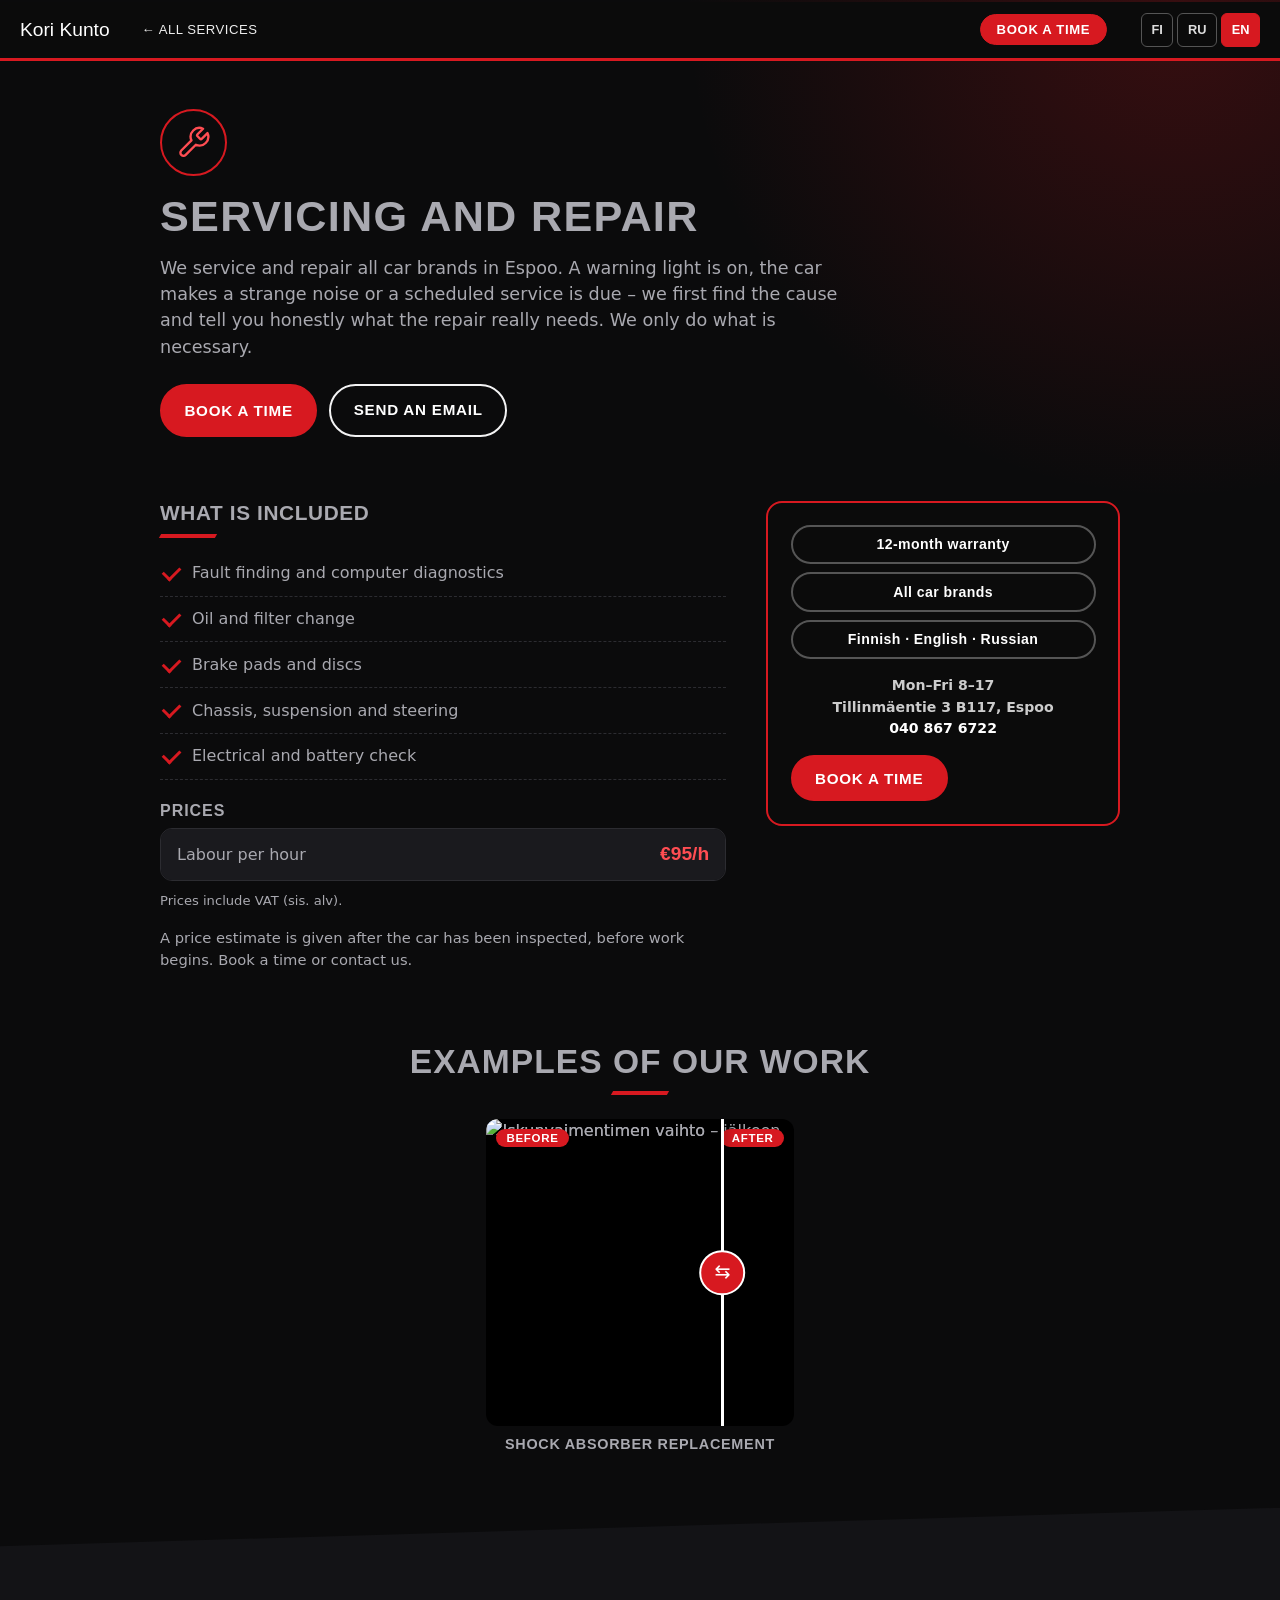
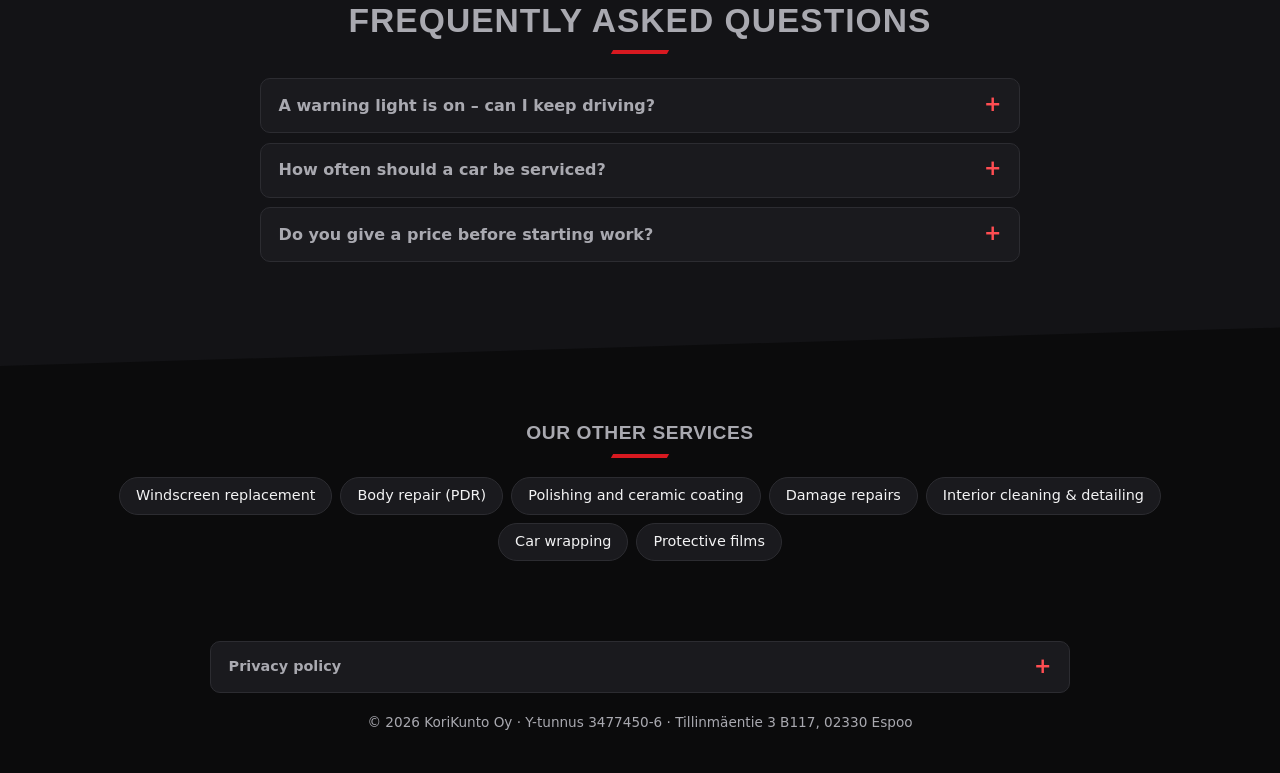
==== autohuolto-ja-korjaus.html @ d837ae5c "Add files via upload" ====
<!DOCTYPE html>
<html lang="fi">
<head>
<meta charset="utf-8">
<meta name="viewport" content="width=device-width, initial-scale=1">
<title>Autohuolto ja korjaus Espoossa – Kori Kunto</title>
<meta name="description" content="Huollamme ja korjaamme kaikkia automerkkejä Espoossa.">
<meta name="theme-color" content="#0b0b0c">
<meta name="color-scheme" content="dark">
<link rel="icon" type="image/png" href="favicon.png">
<link rel="canonical" href="https://kori-kunto.fi/autohuolto-ja-korjaus.html">
<meta property="og:type" content="website">
<meta property="og:title" content="Autohuolto ja korjaus Espoossa – Kori Kunto">
<meta property="og:description" content="Huollamme ja korjaamme kaikkia automerkkejä Espoossa.">
<meta property="og:url" content="https://kori-kunto.fi/autohuolto-ja-korjaus.html">
<meta property="og:image" content="https://kori-kunto.fi/og.png">
<meta name="twitter:card" content="summary_large_image">
<link rel="stylesheet" href="style.css">
<script type="application/ld+json">{"@context": "https://schema.org", "@type": "FAQPage", "mainEntity": [{"@type": "Question", "name": "Vikavalo palaa – voinko ajaa autolla?", "acceptedAnswer": {"@type": "Answer", "text": "Riippuu valosta. Punainen varoitusvalo tarkoittaa yleensä, että ajo pitää lopettaa heti. Keltainen tai oranssi valo vaatii tarkistuksen pian. Soita, niin neuvomme tilanteen mukaan."}}, {"@type": "Question", "name": "Kuinka usein auto pitää huoltaa?", "acceptedAnswer": {"@type": "Answer", "text": "Valmistajan huolto-ohjelman mukaan, usein kerran vuodessa tai 15 000–30 000 km välein."}}, {"@type": "Question", "name": "Kerrotteko hinnan ennen työn aloitusta?", "acceptedAnswer": {"@type": "Answer", "text": "Kyllä. Kerromme arvion etukäteen, emmekä tee korjauksia ilman sopimusta."}}]}</script>
</head>
<body class="sub">
<header class="top">
  <a class="logo" href="index.html"><img src="img/logo-white.png" alt="Kori Kunto" width="586" height="131" onerror="this.replaceWith(document.createTextNode('Kori Kunto'))"></a>
  <a class="back" href="index.html#palvelut"><span data-l="fi">← Kaikki palvelut</span><span data-l="ru">← Все услуги</span><span data-l="en">← All services</span></a>
  <button class="btn red hb" type="button" data-book><span data-l="fi">Varaa aika</span><span data-l="ru">Забронировать</span><span data-l="en">Book a time</span></button>
  <div class="lang"><button data-lang="fi">FI</button><button data-lang="ru">RU</button><button data-lang="en">EN</button></div>
</header>
<main>
  <section class="sp-hero">
    <span class="ic big" data-ico="0"></span>
    <h1><span data-l="fi">Autohuolto ja korjaus</span><span data-l="ru">Обслуживание и ремонт авто</span><span data-l="en">Servicing and repair</span></h1>
    <p data-l="fi">Huollamme ja korjaamme kaikkia automerkkejä Espoossa. Vikavalo palaa, auto ääntelee tai määräaikaishuolto lähestyy – selvitämme ensin vian syyn ja kerromme, mitä korjaus oikeasti vaatii. Teemme vain sen, mikä on tarpeen.</p><p data-l="ru">Обслуживаем и ремонтируем автомобили всех марок в Эспоо. Горит индикатор, появился посторонний шум или подходит плановое ТО — сначала выясняем причину и честно говорим, что действительно нужно ремонтировать. Делаем только необходимое.</p><p data-l="en">We service and repair all car brands in Espoo. A warning light is on, the car makes a strange noise or a scheduled service is due – we first find the cause and tell you honestly what the repair really needs. We only do what is necessary.</p>
    <div class="cta">
      <button class="btn red" type="button" data-book><span data-l="fi">Varaa aika</span><span data-l="ru">Забронировать</span><span data-l="en">Book a time</span></button>
      <a class="btn" href="mailto:korikunto@gmail.com"><span data-l="fi">Lähetä sähköposti</span><span data-l="ru">Написать на почту</span><span data-l="en">Send an email</span></a>
    </div>
  </section>

  <section class="sp-body">
    <div>
      <h2><span data-l="fi">Mitä sisältyy</span><span data-l="ru">Что входит</span><span data-l="en">What is included</span></h2>
      <ul class="chk"><li><span data-l="fi">Vianmääritys ja tietokonediagnostiikka</span><span data-l="ru">Поиск неисправностей и компьютерная диагностика</span><span data-l="en">Fault finding and computer diagnostics</span></li><li><span data-l="fi">Öljyn- ja suodattimien vaihto</span><span data-l="ru">Замена масла и фильтров</span><span data-l="en">Oil and filter change</span></li><li><span data-l="fi">Jarrupalat ja -levyt</span><span data-l="ru">Тормозные колодки и диски</span><span data-l="en">Brake pads and discs</span></li><li><span data-l="fi">Alusta, jousitus ja ohjaus</span><span data-l="ru">Ходовая часть, подвеска и рулевое</span><span data-l="en">Chassis, suspension and steering</span></li><li><span data-l="fi">Sähkövikojen ja akun tarkastus</span><span data-l="ru">Проверка электрики и аккумулятора</span><span data-l="en">Electrical and battery check</span></li></ul>
      <div data-prices="autohuolto-ja-korjaus"></div>
      <p class="pnote"><span data-l="fi">Hinta-arvio annetaan auton tarkastuksen jälkeen ennen työn aloittamista. Varaa aika tai ota yhteyttä.</span><span data-l="ru">Оценка стоимости даётся после осмотра автомобиля, до начала работ. Забронируйте время или свяжитесь с нами.</span><span data-l="en">A price estimate is given after the car has been inspected, before work begins. Book a time or contact us.</span></p>
      
      
    </div>
    <aside class="side">
      <ul class="facts">
        <li><span data-l="fi">12 kk takuu töille</span><span data-l="ru">Гарантия 12 мес.</span><span data-l="en">12-month warranty</span></li>
        <li><span data-l="fi">Kaikki automerkit</span><span data-l="ru">Все марки авто</span><span data-l="en">All car brands</span></li>
        <li><span data-l="fi">Suomi · English · Русский</span><span data-l="ru">Фин. · англ. · русский язык</span><span data-l="en">Finnish · English · Russian</span></li>
      </ul>
      <p class="hours"><span data-l="fi">Ma–pe 8–17</span><span data-l="ru">Пн–пт 8–17</span><span data-l="en">Mon–Fri 8–17</span><br>Tillinmäentie 3 B117, Espoo<br><a href="tel:+358408676722">040 867 6722</a></p>
      <button class="btn red" type="button" data-book><span data-l="fi">Varaa aika</span><span data-l="ru">Забронировать</span><span data-l="en">Book a time</span></button>
    </aside>
  </section>

  <section class="sec sp-works"><h2><span data-l="fi">Esimerkkejä töistämme</span><span data-l="ru">Примеры наших работ</span><span data-l="en">Examples of our work</span></h2><div class="works pw"><div data-work="shock"></div><div data-work="rr"></div></div></section>

  <section class="sec alt">
    <h2><span data-l="fi">Usein kysyttyä</span><span data-l="ru">Частые вопросы</span><span data-l="en">Frequently asked questions</span></h2>
    <div class="faq"><details class="reveal"><summary><span data-l="fi">Vikavalo palaa – voinko ajaa autolla?</span><span data-l="ru">Горит индикатор — можно ли ехать?</span><span data-l="en">A warning light is on – can I keep driving?</span></summary><p><span data-l="fi">Riippuu valosta. Punainen varoitusvalo tarkoittaa yleensä, että ajo pitää lopettaa heti. Keltainen tai oranssi valo vaatii tarkistuksen pian. Soita, niin neuvomme tilanteen mukaan.</span><span data-l="ru">Зависит от индикатора. Красный обычно значит: остановитесь сразу. Жёлтый или оранжевый — нужна проверка в ближайшее время. Позвоните, подскажем по ситуации.</span><span data-l="en">It depends on the light. A red warning light usually means you should stop driving immediately. Yellow or orange needs a check soon. Call us and we will advise based on your situation.</span></p></details><details class="reveal"><summary><span data-l="fi">Kuinka usein auto pitää huoltaa?</span><span data-l="ru">Как часто нужно делать ТО?</span><span data-l="en">How often should a car be serviced?</span></summary><p><span data-l="fi">Valmistajan huolto-ohjelman mukaan, usein kerran vuodessa tai 15 000–30 000 km välein.</span><span data-l="ru">По регламенту производителя, чаще всего раз в год или каждые 15 000–30 000 км.</span><span data-l="en">Follow the manufacturer's service schedule – often once a year or every 15,000–30,000 km.</span></p></details><details class="reveal"><summary><span data-l="fi">Kerrotteko hinnan ennen työn aloitusta?</span><span data-l="ru">Вы называете цену до начала работ?</span><span data-l="en">Do you give a price before starting work?</span></summary><p><span data-l="fi">Kyllä. Kerromme arvion etukäteen, emmekä tee korjauksia ilman sopimusta.</span><span data-l="ru">Да. Называем оценку заранее и не делаем ремонт без вашего согласия.</span><span data-l="en">Yes. We give an estimate in advance and do no repairs without your agreement.</span></p></details></div>
  </section>

  <section class="sec">
    <h2 class="h2s"><span data-l="fi">Muut palvelumme</span><span data-l="ru">Другие услуги</span><span data-l="en">Our other services</span></h2>
    <div class="more"><a href="tuulilasien-vaihto.html"><span data-l="fi">Tuulilasin vaihto</span><span data-l="ru">Замена лобового стекла</span><span data-l="en">Windscreen replacement</span></a><a href="pdr-korikorjaukset.html"><span data-l="fi">Korikorjaukset (PDR)</span><span data-l="ru">Кузовной ремонт (PDR)</span><span data-l="en">Body repair (PDR)</span></a><a href="kiillotus-ja-keraaminen-pinnoitus.html"><span data-l="fi">Kiillotus ja keraaminen pinnoitus</span><span data-l="ru">Полировка и керамическое покрытие</span><span data-l="en">Polishing and ceramic coating</span></a><a href="vauriokorjaukset.html"><span data-l="fi">Vauriokorjaukset</span><span data-l="ru">Ремонт повреждений</span><span data-l="en">Damage repairs</span></a><a href="sisapesu-ja-detailing.html"><span data-l="fi">Sisäpesut ja detailing</span><span data-l="ru">Химчистка салона и детейлинг</span><span data-l="en">Interior cleaning & detailing</span></a><a href="autojen-teippaukset.html"><span data-l="fi">Autojen teippaukset</span><span data-l="ru">Оклейка автомобилей</span><span data-l="en">Car wrapping</span></a><a href="suojakalvot.html"><span data-l="fi">Suojakalvot</span><span data-l="ru">Защитные плёнки</span><span data-l="en">Protective films</span></a></div>
  </section>
</main>
<footer>© <span id="yr"></span> KoriKunto Oy · Y-tunnus 3477450-6 · Tillinmäentie 3 B117, 02330 Espoo</footer>
<script src="shared.js"></script>
<script>
(function(){var n=navigator.language||"",lg=n.startsWith("ru")?"ru":n.startsWith("en")?"en":"fi";try{lg=localStorage.getItem("lang")||lg}catch(e){}
function set(l){lg=l;document.documentElement.lang=l;document.querySelectorAll("[data-lang]").forEach(function(b){b.classList.toggle("on",b.dataset.lang===l)});try{localStorage.setItem("lang",l)}catch(e){}}
document.querySelectorAll("[data-lang]").forEach(function(b){b.onclick=function(){set(b.dataset.lang)}});set(lg);
document.getElementById("yr").textContent=new Date().getFullYear();})();
</script>
<script src="common.js"></script>
</body>
</html>
---- style.css ----
/* Шрифты лежат в папке fonts/ (см. fonts/README.txt) */
@font-face{font-family:"Oswald";font-weight:600;font-style:normal;font-display:swap;src:url("fonts/oswald-600.woff2") format("woff2")}
@font-face{font-family:"Inter";font-weight:400;font-style:normal;font-display:swap;src:url("fonts/inter-400.woff2") format("woff2")}
@font-face{font-family:"Inter";font-weight:600;font-style:normal;font-display:swap;src:url("fonts/inter-600.woff2") format("woff2")}
:root{--bg:#fff;--fg:#141414;--mut:#5b5b5b;--red:#d71920;--blk:#0b0b0b;--card:#f5f5f5;--line:#e2e2e2}
*{box-sizing:border-box}
html{scroll-behavior:smooth;scroll-padding-top:70px}
body{margin:0;font-family:Inter,system-ui,sans-serif;background:var(--bg);color:var(--fg);line-height:1.5}
a{color:inherit;text-decoration:none}
h1,h2,h3{margin:0}

/* logo */
.logo{font-family:Pacifico,cursive;color:var(--red);font-size:1.5rem;line-height:1}
.logo b{font-weight:400;font-size:1.25em}
.logo.big{font-size:clamp(3rem,9vw,5.5rem)}

/* header */
.top{position:sticky;top:0;z-index:20;display:flex;align-items:center;gap:1.5rem;padding:.7rem 1.25rem;background:var(--blk);border-bottom:3px solid var(--red)}
.top nav{display:flex;gap:1.25rem;margin-left:auto;font-size:.9rem;color:#eee}
.top nav a:hover{color:#ff5a5f}
.lang{display:flex;gap:.25rem}
.lang button{font:600 .8rem Inter,sans-serif;border:1px solid #555;background:none;color:#ddd;padding:.3rem .6rem;border-radius:6px;cursor:pointer}
.lang button.on{background:var(--red);border-color:var(--red);color:#fff}
@media(max-width:760px){.top nav{display:none}.lang{margin-left:auto}}

/* hero – black corner left, red chevron right, like the card */
.hero{position:relative;overflow:hidden;display:grid;grid-template-columns:1.1fr 1fr;gap:2rem;align-items:center;padding:3.5rem 1.25rem 3.5rem 8rem;max-width:1200px;margin:0 auto}
.hero::before{content:"";position:absolute;left:0;top:0;width:90px;height:100%;background:linear-gradient(115deg,var(--blk) 0 60%,var(--red) 60% 68%,transparent 68%);z-index:-1}
.hero-text .slogan{font-weight:800;letter-spacing:.14em;text-transform:uppercase;font-size:.8rem;margin:1rem 0 .25rem;padding-bottom:.6rem;border-bottom:2px solid var(--red);display:inline-block}
.lead{max-width:34ch;color:var(--mut);font-size:1.05rem}
.cta{display:flex;flex-wrap:wrap;gap:.75rem;margin:1.5rem 0}
.btn{display:inline-block;padding:.8rem 1.4rem;border-radius:999px;border:2px solid var(--blk);font-weight:600;background:#fff;cursor:pointer;font-family:inherit;font-size:1rem;transition:transform .15s}
.btn:hover{transform:translateY(-2px)}
.btn.red{background:var(--red);border-color:var(--red);color:#fff}
.strip{display:inline-block;background:var(--blk);color:#fff;padding:.55rem 1.2rem;border-radius:999px;font-size:.72rem;font-weight:600;letter-spacing:.16em}
.ph{position:relative;display:grid;place-items:center;border:2px dashed #bbb;border-radius:14px;background:var(--card);color:var(--mut);font-size:.8rem;text-align:center;overflow:hidden}
.ph img{position:absolute;inset:0;width:100%;height:100%;object-fit:cover}
.hero-img{aspect-ratio:16/10;border-radius:14px 14px 14px 80px}
@media(max-width:760px){.hero{grid-template-columns:1fr;padding:2rem 1.25rem 2rem 4.5rem}.hero::before{width:50px}}

/* sections */
.sec{padding:3.5rem 1.25rem;max-width:1200px;margin:0 auto}
.sec.alt{max-width:none;background:var(--card)}
.sec.alt>*{max-width:1200px;margin-left:auto;margin-right:auto}
h2{font-size:clamp(1.6rem,4vw,2.2rem);font-weight:800;text-align:center}
.hint{text-align:center;color:var(--mut);margin:.4rem 0 2rem}

/* service buttons */
.grid{display:grid;grid-template-columns:repeat(4,1fr);gap:1px;background:var(--line);border:1px solid var(--line);border-radius:14px;overflow:hidden}
.sv{display:flex;flex-direction:column;align-items:center;gap:.4rem;padding:1.6rem .8rem;background:#fff;border:0;cursor:pointer;font-family:inherit;color:var(--fg);text-align:center;transition:background .15s}
.sv:hover,.sv:focus-visible{background:#fff1f1;outline:none}
.sv .ic{font-size:2rem;width:3.4rem;height:3.4rem;display:grid;place-items:center;border:2px solid var(--red);border-radius:50%}
.sv b{font-size:.95rem}
.sv small{color:var(--mut)}
@media(max-width:900px){.grid{grid-template-columns:repeat(2,1fr)}}

/* works */
.works{display:grid;grid-template-columns:repeat(3,1fr);gap:1rem}
.works .ph{aspect-ratio:4/3}
@media(max-width:760px){.works{grid-template-columns:repeat(2,1fr)}}

/* reviews */
.reviews{display:grid;grid-template-columns:repeat(3,1fr);gap:1rem;margin-top:2rem}
.rv{border:1px solid var(--line);border-left:4px solid var(--red);border-radius:10px;padding:1.2rem;background:#fff}
.rv p{margin:0 0 .8rem}
.rv small{color:var(--mut);font-weight:600}
@media(max-width:900px){.reviews{grid-template-columns:1fr}}

/* contact bar */
.contact h2{margin-bottom:1.5rem}
.bar{display:grid;grid-template-columns:repeat(3,1fr);background:var(--blk);border:2px solid var(--red);border-radius:16px;overflow:hidden}
.bar a{display:flex;align-items:center;gap:.9rem;padding:1.2rem 1.4rem;color:#fff;font-weight:600}
.bar a+a{border-left:1px solid #444}
.bar a:hover{background:#1c1c1c}
.ci{display:grid;place-items:center;width:2.8rem;height:2.8rem;border-radius:50%;border:2px solid var(--red);flex:none}
@media(max-width:760px){.bar{grid-template-columns:1fr}.bar a+a{border-left:0;border-top:1px solid #444}}
footer{text-align:center;padding:1.5rem;color:var(--mut);font-size:.85rem}

/* price window */
dialog{border:0;border-radius:16px;padding:1.6rem;width:min(520px,92vw);box-shadow:0 20px 60px rgba(0,0,0,.35);color:var(--fg);animation:pop .18s ease-out}
dialog::backdrop{background:rgba(0,0,0,.6)}
@keyframes pop{from{transform:scale(.96);opacity:0}}
dialog h3{font-size:1.4rem;padding-right:2rem}
.sub{margin:.1rem 0 1rem;color:var(--mut)}
.x{position:absolute;right:.8rem;top:.6rem;border:0;background:none;font-size:2rem;line-height:1;cursor:pointer;color:var(--mut)}
dialog ul{list-style:none;padding:0;margin:0 0 1rem}
dialog li{display:flex;justify-content:space-between;gap:1rem;padding:.7rem 0;border-bottom:1px dashed var(--line)}
dialog li span:last-child{font-weight:800;color:var(--red);white-space:nowrap}
.note{font-size:.8rem;color:var(--mut)}
@media(prefers-reduced-motion:reduce){*{animation:none!important;transition:none!important;scroll-behavior:auto!important}}

/* logo image, hours, socials, review summary */
.logo.big img{display:block;width:min(100%,520px);height:auto}
.hours{text-align:center;margin:1.2rem 0 .8rem;font-weight:600}
.soc{display:flex;flex-wrap:wrap;justify-content:center;gap:.6rem}
.soc .btn{padding:.55rem 1.1rem;font-size:.9rem}
.hint.small{font-size:.8rem;margin:1.2rem 0 0}
.hint a{color:var(--red);font-weight:600;text-decoration:underline}
.rv small{display:block}

/* grid of 10, icon animation */
.grid{grid-template-columns:repeat(5,1fr)}
@media(max-width:900px){.grid{grid-template-columns:repeat(2,1fr)}}
.sv .ic{color:var(--red);transition:background .2s,color .2s}
.sv .ic svg{width:1.9rem;height:1.9rem}
.sv:hover .ic,.sv:focus-visible .ic{background:var(--red);color:#fff}
.sv:hover .ic svg,.sv:focus-visible .ic svg{animation:draw .8s ease}
.ic svg *{stroke-dasharray:1;stroke-dashoffset:0}
@keyframes draw{from{stroke-dashoffset:1}to{stroke-dashoffset:0}}

/* steps */
.steps{list-style:none;counter-reset:s;display:grid;grid-template-columns:repeat(4,1fr);gap:1rem;padding:0;margin:2rem 0 0}
.steps li{counter-increment:s;position:relative;padding:1.2rem 1.2rem 1.2rem 1.2rem;border-top:3px solid var(--red);background:var(--card);border-radius:0 0 10px 10px}
.steps li::before{content:counter(s);font-family:Pacifico,cursive;color:var(--red);font-size:2rem;line-height:1;display:block;margin-bottom:.4rem}
.steps b{display:block;font-size:1.05rem}
.steps span{color:var(--mut);font-size:.92rem}
@media(max-width:900px){.steps{grid-template-columns:repeat(2,1fr)}}
@media(max-width:520px){.steps{grid-template-columns:1fr}}

/* before / after */
.works{grid-template-columns:repeat(3,1fr)}
.pair{display:grid;grid-template-columns:1fr 1fr;gap:.35rem}
.ph em{position:absolute;left:.5rem;top:.5rem;background:var(--red);color:#fff;font-style:normal;font-weight:600;font-size:.72rem;padding:.15rem .55rem;border-radius:999px}
@media(max-width:760px){.works{grid-template-columns:1fr}}

/* about */
.about{text-align:center}
.atext{max-width:62ch;margin:1rem auto 1.5rem;font-size:1.08rem}
.facts{list-style:none;display:flex;flex-wrap:wrap;justify-content:center;gap:.6rem;padding:0;margin:0}
.facts li{border:2px solid var(--red);border-radius:999px;padding:.45rem 1.1rem;font-weight:600;font-size:.92rem}

/* faq */
.faq{max-width:760px;margin:1.5rem auto 0}
details{background:#fff;border:1px solid var(--line);border-radius:10px;margin-bottom:.6rem;padding:.9rem 1.1rem}
summary{cursor:pointer;font-weight:600;list-style:none;display:flex;justify-content:space-between;gap:1rem}
summary::-webkit-details-marker{display:none}
summary::after{content:"+";color:var(--red);font-size:1.3rem;line-height:1}
details[open] summary::after{content:"–"}
details p{margin:.6rem 0 0;color:var(--mut)}

.atext{white-space:pre-line;text-align:left;max-width:64ch}

/* ===== service pages, reveal, floating call button ===== */
html[lang="fi"] [data-l="ru"],html[lang="ru"] [data-l="fi"]{display:none!important}
.back{color:#eee;font-size:.88rem;margin-left:.5rem}.back:hover{color:#ff5a5f}
.top .lang{margin-left:auto}
.sub .top nav{display:none}
.sp-hero{max-width:1000px;margin:0 auto;padding:3rem 1.25rem 1.5rem 1.25rem}
.sp-hero .ic.big{display:grid;place-items:center;width:4.2rem;height:4.2rem;border:2px solid var(--red);border-radius:50%;color:var(--red);margin-bottom:1rem}
.sp-hero .ic.big svg{width:2.2rem;height:2.2rem}
.sp-hero h1{font-size:clamp(1.9rem,5vw,2.9rem);font-weight:800;line-height:1.15}
.sp-hero p{max-width:62ch;font-size:1.1rem;color:var(--mut)}
.sp-body{max-width:1000px;margin:0 auto;padding:1rem 1.25rem 3rem;display:grid;grid-template-columns:1.6fr 1fr;gap:2.5rem;align-items:start}
.sp-body h2{text-align:left;font-size:1.4rem;margin-bottom:.8rem}
.chk{list-style:none;padding:0;margin:0}
.chk li{padding:.65rem 0 .65rem 2rem;border-bottom:1px dashed var(--line);position:relative}
.chk li::before{content:"";position:absolute;left:.2rem;top:.95rem;width:.9rem;height:.5rem;border-left:3px solid var(--red);border-bottom:3px solid var(--red);transform:rotate(-45deg)}
.pnote{color:var(--mut);font-size:.92rem;margin:1rem 0 1.5rem}
.photos{display:grid;grid-template-columns:1fr 1fr;gap:.6rem}.photos .ph{aspect-ratio:3/2}
.side{position:sticky;top:80px;background:var(--blk);color:#fff;border-radius:16px;padding:1.4rem;border:2px solid var(--red)}
.side .facts{flex-direction:column;align-items:stretch;gap:.5rem}
.side .facts li{border-color:#555;font-size:.88rem;text-align:center}
.side .hours{margin:1rem 0;font-size:.88rem;color:#ccc;text-align:center}
.side .btn{display:block;text-align:center}
.h2s{font-size:1.3rem}
.more{display:flex;flex-wrap:wrap;gap:.5rem;justify-content:center;margin-top:1.2rem}
.more a{border:1px solid var(--line);border-radius:999px;padding:.45rem 1rem;font-size:.9rem;background:#fff}
.more a:hover{border-color:var(--red);color:var(--red)}
@media(max-width:820px){.sp-body{grid-template-columns:1fr}.side{position:static}}
.js .reveal{opacity:0;transform:translateY(18px);transition:opacity .6s ease,transform .6s ease}
.js .reveal.in{opacity:1;transform:none}
.fab{position:fixed;right:1rem;bottom:calc(1rem + env(safe-area-inset-bottom,0px));z-index:30;width:3.4rem;height:3.4rem;border-radius:50%;background:var(--red);color:#fff;display:none;place-items:center;box-shadow:0 6px 20px rgba(215,25,32,.5)}
.fab svg{width:1.5rem;height:1.5rem}
@media(max-width:820px){.fab{display:grid}}

/* ===== English + book button + reviews carousel + booking form ===== */
html[lang="en"] [data-l="fi"],html[lang="en"] [data-l="ru"],html[lang="fi"] [data-l="en"],html[lang="ru"] [data-l="en"]{display:none!important}
.hb{padding:.45rem 1rem;font-size:.85rem;margin-left:auto;border-width:1px}
.top nav{margin-left:1rem}
.top .hb+.lang{margin-left:.6rem}
.lang button{min-height:34px}
.rvw{position:relative;margin-top:1.5rem}
.rvs{display:flex;gap:1rem;overflow-x:auto;scroll-snap-type:x mandatory;scrollbar-width:none;padding:2px;-webkit-overflow-scrolling:touch}
.rvs::-webkit-scrollbar{display:none}
.rv{flex:0 0 calc((100% - 2rem)/3);scroll-snap-align:start;position:relative;display:flex;flex-direction:column;min-height:220px;background:#fff;border:1px solid var(--line);border-left:1px solid var(--line);border-radius:6px;overflow:hidden;padding:0;margin:0}
.rv::before{content:"";position:absolute;left:0;top:0;width:70px;height:66px;background:var(--red)}
.rv::after{content:"”";position:absolute;right:1rem;bottom:0;font:5rem/1 Georgia,serif;color:#e8e8e8}
.rv header{position:relative;display:flex;flex-direction:column;justify-content:center;margin:18px 0 0 36px;padding:.8rem 1rem .8rem 2.4rem;min-height:3.4rem;background:var(--card)}
.rv .av{position:absolute;left:-1.4rem;top:50%;transform:translateY(-50%);width:3.1rem;height:3.1rem;border-radius:50%;display:grid;place-items:center;color:#fff;font:700 1.25rem Inter,sans-serif;font-style:normal;border:3px solid #fff}
.rv header b{font-size:.95rem}.rv header small{color:var(--mut)}
.rv p{padding:1rem 1.2rem .4rem;margin:0;flex:1;font-size:.92rem;position:relative;z-index:1}
.rv time{padding:0 1.2rem 1rem;color:var(--mut);font-size:.78rem;position:relative;z-index:1}
.car{position:absolute;top:calc(50% - 1.4rem);width:2.6rem;height:2.6rem;border:0;border-radius:50%;background:var(--blk);color:#fff;font-size:1.6rem;line-height:1;cursor:pointer;z-index:3;box-shadow:0 2px 8px rgba(0,0,0,.3)}
.car.prev{left:-.9rem}.car.next{right:-.9rem}.car:hover{background:var(--red)}
.dots{display:flex;gap:.5rem;justify-content:center;margin-top:1.1rem}
.dots button{width:.75rem;height:.75rem;border:0;padding:0;background:#cfcfcf;cursor:pointer}
.dots button.on{background:var(--red)}
#book{width:min(640px,94vw);max-height:92vh;overflow:auto}
#book h3{font-size:1.5rem}
#book form{display:grid;grid-template-columns:1fr 1fr;gap:.85rem}
#book .f1{grid-column:1/-1}
#book label{display:block;font-size:.85rem;color:var(--mut)}
#book input,#book select,#book textarea{display:block;width:100%;margin-top:.25rem;font:inherit;font-size:1rem;color:var(--fg);background:#fff;padding:.7rem .75rem;border:1px solid #cfcfcf;border-radius:6px}
#book input:focus,#book select:focus,#book textarea:focus{outline:2px solid var(--red);outline-offset:0;border-color:var(--red)}
#book .hp{position:absolute;left:-9999px;width:1px;height:1px}
#book .note{margin:0}
#book .btn{width:100%;border-radius:6px}
.fs{margin:0;min-height:1.2rem;font-weight:600}.fs.ok{color:#1c7c3a}.fs.bad{color:var(--red)}
.fab{width:auto;height:3.2rem;padding:0 1.1rem;gap:.5rem;border:0;border-radius:999px;font:600 .95rem Inter,sans-serif;cursor:pointer;place-items:unset}
@media(max-width:820px){.fab{display:inline-flex;align-items:center}}
.side .hours a{color:#fff;font-weight:600}

/* ===== MOBILE ===== */
body{overflow-x:clip}
@media(max-width:1000px){.rv{flex-basis:calc((100% - 1rem)/2)}}
@media(max-width:760px){
  html{scroll-padding-top:110px}
  body{padding-bottom:5.5rem;font-size:16px}
  .top{flex-wrap:wrap;gap:.4rem .6rem;padding:.55rem .9rem}
  .top .logo{font-size:1.3rem}
  .top nav{display:flex;order:3;width:100%;margin:0;gap:1.1rem;overflow-x:auto;white-space:nowrap;padding:.3rem 0 .1rem;font-size:.88rem;scrollbar-width:none}
  .top nav::-webkit-scrollbar{display:none}
  .sub .top nav{display:none}
  .top .lang{margin-left:0}
  .hb{margin-left:auto}
  .back{font-size:.8rem;margin-left:0}
  .hero{padding:1.6rem 1rem 1.6rem 3.8rem;gap:1.4rem}
  .hero::before{width:44px}
  .logo.big img{width:100%}
  .hero-text .slogan{font-size:.7rem;letter-spacing:.1em}
  .lead{font-size:1rem}
  .cta .btn{flex:1 1 auto;text-align:center;padding:.85rem 1rem}
  .strip{font-size:.62rem;letter-spacing:.08em;padding:.5rem .9rem}
  .hero-img{border-radius:14px 14px 14px 50px;aspect-ratio:4/3}
  .sec{padding:2.4rem 1rem}
  .hint{margin:.3rem 0 1.4rem;font-size:.95rem}
  .sv{padding:1.1rem .5rem;gap:.35rem}
  .sv b{font-size:.86rem}.sv small{font-size:.74rem}
  .sv .ic{width:3.1rem;height:3.1rem}.sv .ic svg{width:1.6rem;height:1.6rem}
  .atext{font-size:1rem}
  .facts li{font-size:.85rem;padding:.4rem .9rem}
  .rv{flex-basis:88%}
  .car{display:none}
  .rvs{margin-right:-1rem;padding-right:1rem}
  .bar a{padding:1rem}
  .soc .btn{flex:1 1 40%;text-align:center}
  #book{width:100vw;max-width:100vw;max-height:100dvh;height:100dvh;border-radius:0;margin:0;padding:1.2rem 1rem}
  #book form{grid-template-columns:1fr}
  .sp-hero{padding:1.8rem 1rem 1rem}
  .sp-hero h1{font-size:1.8rem}
  .sp-body{padding:.5rem 1rem 2rem;gap:1.6rem}
  .photos{grid-template-columns:1fr}
  .hb{display:inline-block}
  footer{padding:1.2rem 1rem 1.6rem;font-size:.78rem}
}
@media(max-width:400px){.hb{padding:.4rem .75rem;font-size:.78rem}.top .logo{font-size:1.15rem}.lang button{padding:.3rem .5rem}}

/* ===== ШРИФТЫ: Oswald — заголовки, кнопки, меню; Inter — основной текст ===== */
:root{--head:"Oswald","Arial Narrow","Roboto Condensed",Impact,sans-serif}
h1,h2,h3,.sv b,.btn,.top nav a,.slogan,.strip,.steps b,.back,.hb,.fab,.facts li,.dots,.car{font-family:var(--head)}
h1,h2,h3{font-weight:600;text-transform:uppercase;letter-spacing:.03em;line-height:1.15}
.sp-hero h1{font-weight:600;font-size:clamp(1.8rem,5vw,2.7rem)}
h2{font-size:clamp(1.5rem,4vw,2.1rem)}
.sp-body h2{font-size:1.3rem}.h2s{font-size:1.2rem}
.btn,.fab,.hb{font-weight:600;text-transform:uppercase;letter-spacing:.05em;font-size:.95rem}
.hb{font-size:.82rem}
.top nav a{text-transform:uppercase;letter-spacing:.06em;font-size:.85rem}
.slogan{font-weight:600;letter-spacing:.16em}
.strip{font-weight:600;letter-spacing:.14em}
.sv b{font-weight:600;text-transform:uppercase;letter-spacing:.04em;font-size:.92rem}
.steps li::before{font-family:var(--head);font-weight:600}
.steps b{font-weight:600;text-transform:uppercase;letter-spacing:.04em}
.facts li{font-weight:600;letter-spacing:.03em}
.back{letter-spacing:.04em;font-size:.82rem;text-transform:uppercase}
.top .logo{font-family:var(--head);color:#fff;font-size:1.2rem}
.top .logo img{display:block;height:2.3rem;width:auto}
.rv header b,summary,.pnote,.bar a{font-family:Inter,system-ui,sans-serif}
@media(max-width:760px){.top .logo img{height:1.9rem}.sv b{font-size:.8rem}.btn,.fab{font-size:.88rem}}
@media(max-width:400px){.top .logo img{height:1.6rem}}

/* ===== ТЁМНАЯ ТЕМА (цвета меняются здесь, в :root) ===== */
:root{--bg:#0b0b0c;--fg:#f3f3f4;--mut:#a9a9b0;--card:#131316;--card2:#1a1a1e;--line:#2c2c31;--redt:#ff4d52;--cut:clamp(14px,3vw,44px);color-scheme:dark}
body{background:var(--bg);color:var(--fg)}
body.sub{background:radial-gradient(ellipse 55% 30% at 92% 0,rgba(215,25,32,.22),transparent 70%) no-repeat,var(--bg)}
.btn{background:transparent;border-color:#f3f3f4;color:#fff}
.btn:hover{background:#fff;color:#0b0b0c}
.btn.red{background:var(--red);border-color:var(--red);color:#fff}
.btn.red:hover{background:#ff2f36;border-color:#ff2f36;color:#fff}
.sv{background:var(--card2);color:var(--fg)}
.sv:hover,.sv:focus-visible{background:#2a1a1c}
.sv small,.hint,.lead,.sub,.note,.pnote,footer,.rv header small,.rv time,.steps span,.details p,details p,.sp-hero p{color:var(--mut)}
.sv .ic,.sp-hero .ic.big{color:var(--redt)}
.sv:hover .ic,.sv:focus-visible .ic{color:#fff}
.rv{background:var(--card2);border-color:var(--line)}
.rv::after{color:#26262b}
.rv .av{border-color:var(--card2)}
.rv header{background:#232328}
details{background:var(--card2);border-color:var(--line)}
.more a{background:var(--card2);color:var(--fg);border-color:var(--line)}
.more a:hover,.hint a,summary::after,.steps li::before{color:var(--redt)}
.steps li{background:var(--card2)}
.ph{background:var(--card);border-color:#3a3a40;color:var(--mut)}
.sec.alt{background:var(--card);--cut:clamp(14px,3vw,44px);clip-path:polygon(0 var(--cut),100% 0,100% calc(100% - var(--cut)),0 100%);padding-top:calc(3.5rem + var(--cut));padding-bottom:calc(3.5rem + var(--cut))}
.sec.alt>.faq{max-width:760px}
.about .atext{max-width:64ch}
dialog{background:#141417;color:var(--fg)}
#book input,#book select,#book textarea{background:#0e0e10;color:var(--fg);border-color:#3a3a40}
#book select option{background:#141417;color:#f3f3f4}
#book label,.x{color:var(--mut)}
.fs.ok{color:#4cd07d}.fs.bad{color:var(--redt)}
.dots button{background:#3a3a40}.dots button.on{background:var(--red)}
.chk li{border-bottom-color:var(--line)}
h2::after{content:"";display:block;width:56px;height:4px;background:var(--red);margin:.6rem auto 0;transform:skewX(-30deg)}
.sp-body h2::after{margin-left:0}

/* первый экран: на всю ширину, красное свечение и диагональная полоса */
.hero{max-width:none;margin:0;isolation:isolate;padding-left:max(8rem,calc((100% - 1200px)/2 + 8rem));padding-right:max(1.25rem,calc((100% - 1200px)/2 + 1.25rem));background:radial-gradient(ellipse 60% 80% at 88% 20%,rgba(215,25,32,.24),transparent 70%)}
.hero::before{background:linear-gradient(115deg,#000 0 55%,var(--red) 55% 66%,transparent 66%)}
.hero::after{content:"";position:absolute;right:-6%;top:-15%;width:30%;height:135%;z-index:-1;pointer-events:none;
  background:linear-gradient(115deg,transparent 0 38%,rgba(215,25,32,.85) 38% 50%,transparent 50% 58%,rgba(255,255,255,.1) 58% 60%,transparent 60%);animation:drift 14s ease-in-out infinite alternate}
@keyframes drift{from{transform:translateX(0)}to{transform:translateX(-28px)}}
.hero-text>*{animation:rise .8s cubic-bezier(.2,.7,.2,1) both}
.hero-text>:nth-child(2){animation-delay:.12s}.hero-text>:nth-child(3){animation-delay:.22s}.hero-text>:nth-child(4){animation-delay:.32s}
.hero-img{animation:rise .9s .25s cubic-bezier(.2,.7,.2,1) both}
@keyframes rise{from{opacity:0;transform:translateY(22px)}}

/* бегущая лента */
.marqw{overflow:hidden;padding:.8rem 0}
.marq{overflow:hidden;background:var(--red);transform:rotate(-1.2deg);padding:.65rem 0;margin:0 -2%;box-shadow:0 6px 24px rgba(0,0,0,.5)}
.track{display:flex;width:max-content;animation:mq 34s linear infinite}
.track span{font-family:var(--head);font-weight:600;letter-spacing:.14em;color:#fff;padding:0 1.3rem;white-space:nowrap;font-size:.95rem}
.track span::after{content:"•";margin-left:2.6rem;opacity:.75}
@keyframes mq{to{transform:translateX(-50%)}}
@media(max-width:760px){
  .hero{padding:1.6rem 1rem 1.6rem 3.8rem}
  .sec.alt{padding-top:calc(2.4rem + var(--cut));padding-bottom:calc(2.4rem + var(--cut))}
  .hero::after{width:45%;right:-18%}
  .track span{font-size:.8rem;padding:0 .9rem}
}

/* ===== Работы: слайдер до/после, пары, галереи ===== */
.works{display:grid;grid-template-columns:repeat(6,1fr);gap:2rem 1rem;align-items:start}
.work{margin:0;grid-column:span 2}
.work[data-span="3"]{grid-column:span 3}.work[data-span="4"]{grid-column:span 4}
.work figcaption{margin-top:.6rem;text-align:center;font:600 .9rem var(--head);text-transform:uppercase;letter-spacing:.05em}
.works .pair .ph{aspect-ratio:3/4}
.gal{display:grid;grid-template-columns:repeat(var(--n),1fr);gap:.4rem}
.gal .ph{aspect-ratio:var(--ar)}
.ba{position:relative;aspect-ratio:1/1;overflow:hidden;border-radius:12px;background:#000;user-select:none;-webkit-user-select:none}
.ba img{position:absolute;inset:0;width:100%;height:100%;object-fit:cover;pointer-events:none}
.ba .b{clip-path:inset(0 calc(100% - var(--p)) 0 0)}
.ba .hd{position:absolute;top:0;bottom:0;left:var(--p);width:3px;margin-left:-1.5px;background:#fff;box-shadow:0 0 12px rgba(0,0,0,.6);pointer-events:none}
.ba .hd::after{content:"⇆";position:absolute;top:50%;left:50%;transform:translate(-50%,-50%);width:2.6rem;height:2.6rem;border-radius:50%;background:var(--red);color:#fff;display:grid;place-items:center;font-style:normal;font-size:1.2rem;border:2px solid #fff}
.ba input{position:absolute;inset:0;width:100%;height:100%;margin:0;opacity:0;cursor:ew-resize;touch-action:pan-y}
.ba input:focus-visible{opacity:.001;outline:none}
.ba:has(input:focus-visible){outline:3px solid #fff;outline-offset:-3px}
.ba .lb{position:absolute;top:.6rem;background:var(--red);color:#fff;font:600 .72rem var(--head);font-style:normal;padding:.2rem .65rem;border-radius:999px;text-transform:uppercase;letter-spacing:.06em;pointer-events:none}
.ba .lb.l{left:.6rem}.ba .lb.r{right:.6rem}
.pw{grid-template-columns:1fr;gap:1.8rem;margin-bottom:1.5rem}
.pw .work,.pw .work[data-span]{grid-column:auto}
@media(max-width:760px){.works{grid-template-columns:1fr}.work,.work[data-span]{grid-column:auto}}

/* ===== 8 услуг, фото без рамок, политика конфиденциальности ===== */
.grid{grid-template-columns:repeat(4,1fr)}
@media(max-width:900px){.grid{grid-template-columns:repeat(2,1fr)}}
.ph{border:0;background:var(--card)}
.photos{grid-template-columns:repeat(auto-fit,minmax(240px,1fr))}
footer details.priv{max-width:860px;margin:0 auto 1.2rem;text-align:left}
footer details.priv summary{font-family:Inter,system-ui,sans-serif;font-size:.9rem;color:var(--mut)}
footer details.priv p{font-size:.84rem;margin:.5rem 0 0;color:var(--mut)}
footer details.priv b{color:var(--fg)}
.note a{color:var(--redt);text-decoration:underline}

/* ===== цены, материалы, команда, галереи 2×2 ===== */
.gal{grid-template-columns:repeat(var(--c,var(--n)),1fr)}
.ph3{font:600 1rem var(--head);text-transform:uppercase;letter-spacing:.06em;margin:1.4rem 0 .5rem}
.prices{list-style:none;padding:0;margin:0 0 1rem;border:1px solid var(--line);border-radius:12px;overflow:hidden}
.prices li{display:flex;justify-content:space-between;align-items:baseline;gap:1rem;padding:.85rem 1rem;background:var(--card2);border-bottom:1px solid var(--line)}
.prices li:last-child{border-bottom:0}
.prices b,.pc b{color:var(--redt);font:600 1.2rem var(--head);white-space:nowrap}
.pgrid{display:grid;grid-template-columns:repeat(auto-fit,minmax(230px,1fr));gap:1rem}
.pc{display:flex;flex-direction:column;gap:.4rem;background:var(--card2);border:1px solid var(--line);border-top:3px solid var(--red);border-radius:6px;padding:1rem 1.1rem}
.pc b{font-size:1.7rem}
.mats{margin:1.4rem 0;padding:1rem 1.1rem;border-left:4px solid var(--red);background:var(--card2);border-radius:0 8px 8px 0}
.mats p{margin:.3rem 0;color:var(--mut)}
.mats a,.mats-line a{color:var(--redt);text-decoration:underline}
.mats-line{margin:1.2rem auto 0;color:var(--mut);max-width:64ch}
.team{max-width:640px;margin:2rem auto 0}
.sp-hero p+p{margin-top:.8rem}

/* ===== шапка на телефоне: кнопка «бронировать» компактнее, чтобы FI/RU/EN оставались в одной строке ===== */
.hb{white-space:nowrap}
.vat{margin:-.4rem 0 1rem;font-size:.82rem;color:var(--mut)}
@media(max-width:760px){
  .top{gap:.4rem .5rem}
  .hb{font-size:.72rem;padding:.38rem .7rem;letter-spacing:.03em}
  .top .hb+.lang{margin-left:.2rem}
  .lang{gap:.2rem}
  .lang button{padding:.3rem .5rem;font-size:.78rem;min-height:32px}
}
@media(max-width:400px){
  .top{padding:.5rem .7rem}
  .top .logo img{height:1.5rem}
  .hb{font-size:.68rem;padding:.36rem .6rem;letter-spacing:.02em}
  .lang button{padding:.3rem .42rem;font-size:.74rem}
}

/* ===== слайдеры разных пропорций, видео, текст «Meistä» ===== */
.ba{aspect-ratio:var(--ar,1/1)}
.vid{aspect-ratio:var(--ar);background:#000;border-radius:12px;overflow:hidden;cursor:pointer}
.vid video{width:100%;height:100%;object-fit:cover;display:block}
.atext{white-space:normal;text-align:left;max-width:64ch;margin:1rem auto 1.5rem}
.atext p{margin:0 0 .9rem}
.atext h3{font:600 1.2rem var(--head);text-transform:uppercase;letter-spacing:.06em;color:var(--redt);margin:2rem 0 .7rem;padding-left:.8rem;border-left:4px solid var(--red)}

/* ===== Töitämme на главной: все блоки одного размера (3 в ряд, последний ряд по центру) ===== */
.works:not(.pw){display:flex;flex-wrap:wrap;justify-content:center;gap:2rem 1.2rem}
.works:not(.pw) .work{flex:0 0 calc((100% - 2.4rem)/3);max-width:none;margin:0}
.works:not(.pw) .ba{--ar:1/1!important}
.works:not(.pw) .gal{--ar:1/1!important}
@media(max-width:760px){.works:not(.pw) .work{flex-basis:100%}}

/* ===== блоки «Примеры работ» на страницах услуг: на всю ширину, одинакового размера, 3 в ряд ===== */
.sp-works{max-width:1000px;padding-top:0}
.works.pw{display:flex;flex-wrap:wrap;justify-content:center;gap:2rem 1.2rem;margin:1.5rem 0 0}
.pw .work{flex:0 0 calc((100% - 2.4rem)/3);max-width:none;margin:0}
.pw .work[data-wide]{flex-basis:100%}
.pw .work:not([data-wide]) .ba{--ar:var(--cardar,1/1)!important}
.pw .work:not([data-wide]) .gal{--ar:var(--cardar,1/1)!important}
.pw .work[style*="max-width"]{max-width:none!important}
.pw .work:has(.vid){max-width:380px!important;margin-inline:auto}
@media(max-width:760px){.pw .work,.pw .work[data-wide]{flex-basis:100%}}
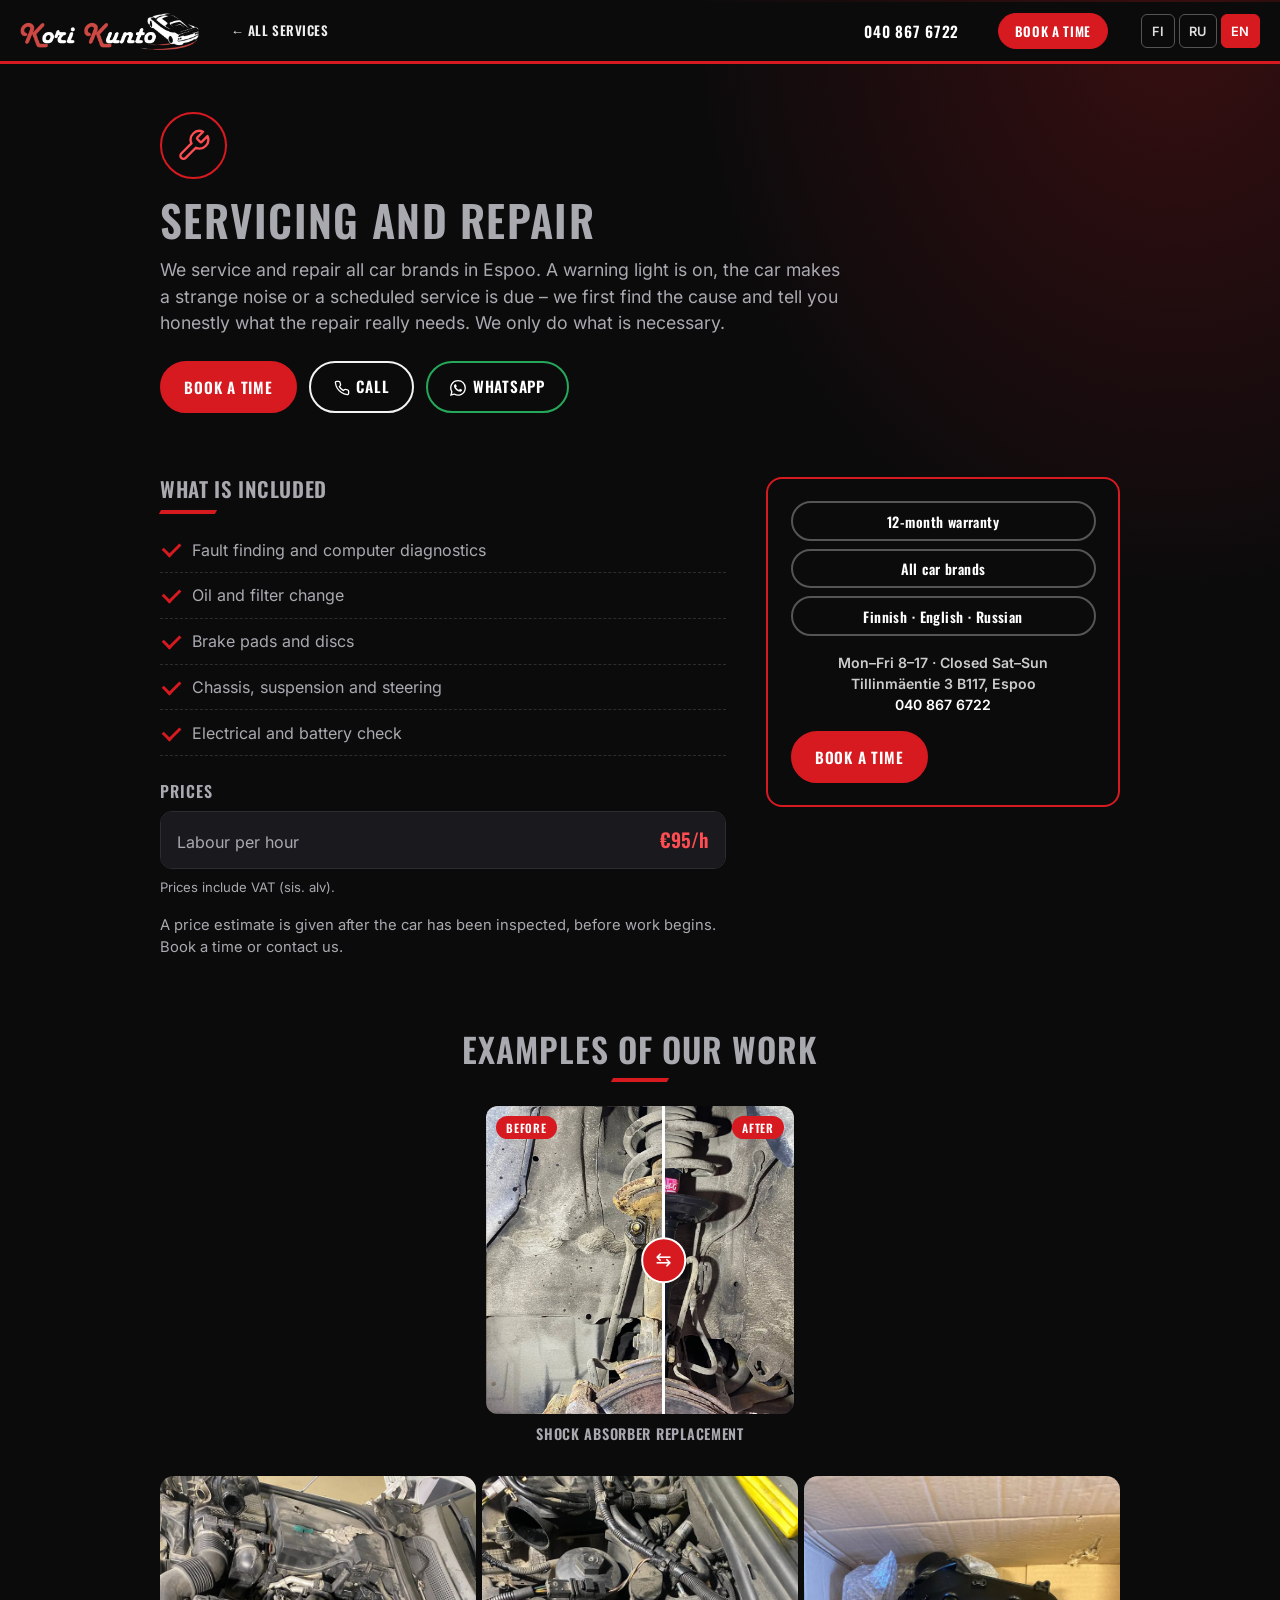
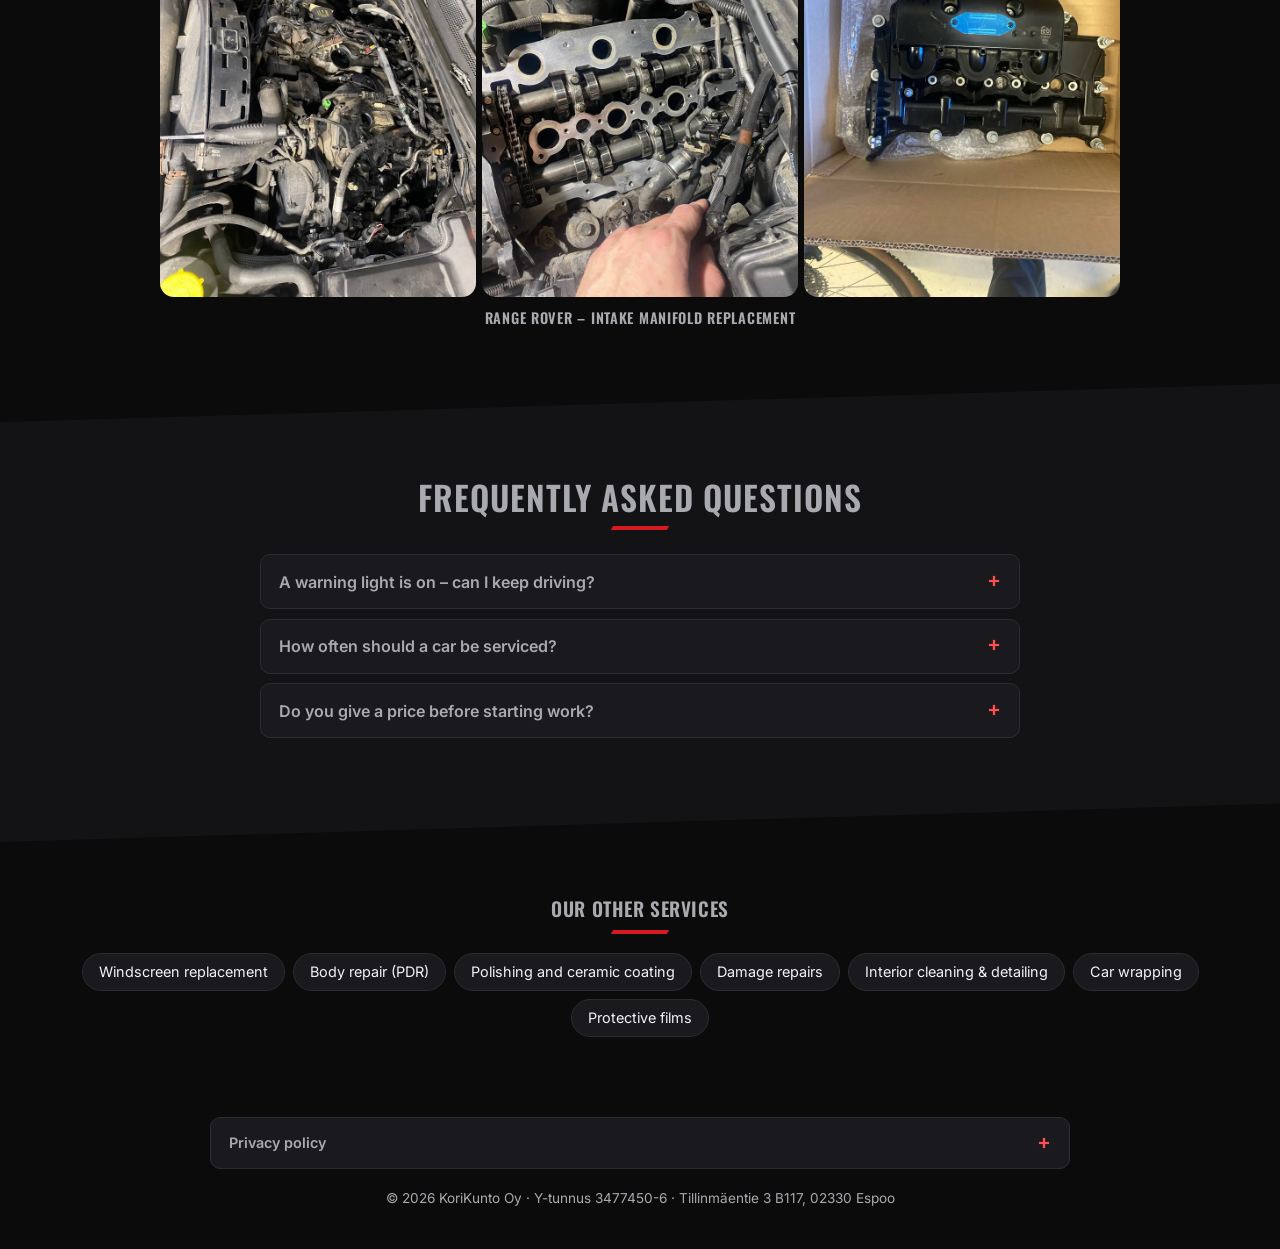
==== commit 9c648f0e: "Add files via upload" ====
--- a/autohuolto-ja-korjaus.html
+++ b/autohuolto-ja-korjaus.html
@@ -22,6 +22,7 @@
 <header class="top">
   <a class="logo" href="index.html"><img src="img/logo-white.png" alt="Kori Kunto" width="586" height="131" onerror="this.replaceWith(document.createTextNode('Kori Kunto'))"></a>
   <a class="back" href="index.html#palvelut"><span data-l="fi">← Kaikki palvelut</span><span data-l="ru">← Все услуги</span><span data-l="en">← All services</span></a>
+  <a class="hphone" href="tel:+358408676722">040 867 6722</a>
   <button class="btn red hb" type="button" data-book><span data-l="fi">Varaa aika</span><span data-l="ru">Забронировать</span><span data-l="en">Book a time</span></button>
   <div class="lang"><button data-lang="fi">FI</button><button data-lang="ru">RU</button><button data-lang="en">EN</button></div>
 </header>
@@ -32,7 +33,8 @@
     <p data-l="fi">Huollamme ja korjaamme kaikkia automerkkejä Espoossa. Vikavalo palaa, auto ääntelee tai määräaikaishuolto lähestyy – selvitämme ensin vian syyn ja kerromme, mitä korjaus oikeasti vaatii. Teemme vain sen, mikä on tarpeen.</p><p data-l="ru">Обслуживаем и ремонтируем автомобили всех марок в Эспоо. Горит индикатор, появился посторонний шум или подходит плановое ТО — сначала выясняем причину и честно говорим, что действительно нужно ремонтировать. Делаем только необходимое.</p><p data-l="en">We service and repair all car brands in Espoo. A warning light is on, the car makes a strange noise or a scheduled service is due – we first find the cause and tell you honestly what the repair really needs. We only do what is necessary.</p>
     <div class="cta">
       <button class="btn red" type="button" data-book><span data-l="fi">Varaa aika</span><span data-l="ru">Забронировать</span><span data-l="en">Book a time</span></button>
-      <a class="btn" href="mailto:korikunto@gmail.com"><span data-l="fi">Lähetä sähköposti</span><span data-l="ru">Написать на почту</span><span data-l="en">Send an email</span></a>
+      <a class="btn" href="tel:+358408676722"><svg viewBox="0 0 24 24" fill="none" stroke="currentColor" stroke-width="2" stroke-linecap="round" stroke-linejoin="round" aria-hidden="true"><path d="M22 16.9v3a2 2 0 0 1-2.2 2 19.8 19.8 0 0 1-8.6-3.1 19.5 19.5 0 0 1-6-6A19.8 19.8 0 0 1 2.1 4.2 2 2 0 0 1 4.1 2h3a2 2 0 0 1 2 1.7c.1 1 .4 1.9.7 2.8a2 2 0 0 1-.5 2.1L8.1 9.9a16 16 0 0 0 6 6l1.3-1.3a2 2 0 0 1 2.1-.4c.9.3 1.8.6 2.8.7a2 2 0 0 1 1.7 2z"/></svg><span data-l="fi">Soita</span><span data-l="ru">Позвонить</span><span data-l="en">Call</span></a>
+      <a class="btn wa" href="https://wa.me/358408676722" target="_blank" rel="noopener"><svg viewBox="0 0 24 24" fill="currentColor" aria-hidden="true"><path d="M17.472 14.382c-.297-.149-1.758-.867-2.03-.967-.273-.099-.471-.148-.67.15-.197.297-.767.966-.94 1.164-.173.199-.347.223-.644.075-.297-.15-1.255-.463-2.39-1.475-.883-.788-1.48-1.761-1.653-2.059-.173-.297-.018-.458.13-.606.134-.133.298-.347.446-.52.149-.174.198-.298.298-.497.099-.198.05-.371-.025-.52-.075-.149-.669-1.612-.916-2.207-.242-.579-.487-.5-.669-.51-.173-.008-.371-.01-.57-.01-.198 0-.52.074-.792.372-.272.297-1.04 1.016-1.04 2.479 0 1.462 1.065 2.875 1.213 3.074.149.198 2.096 3.2 5.077 4.487.709.306 1.262.489 1.694.625.712.227 1.36.195 1.871.118.571-.085 1.758-.719 2.006-1.413.248-.694.248-1.289.173-1.413-.074-.124-.272-.198-.57-.347m-5.421 7.403h-.004a9.87 9.87 0 01-5.031-1.378l-.361-.214-3.741.982.998-3.648-.235-.374a9.86 9.86 0 01-1.51-5.26c.001-5.45 4.436-9.884 9.888-9.884 2.64 0 5.122 1.03 6.988 2.898a9.825 9.825 0 012.893 6.994c-.003 5.45-4.437 9.884-9.885 9.884m8.413-18.297A11.815 11.815 0 0012.05 0C5.495 0 .16 5.335.157 11.892c0 2.096.547 4.142 1.588 5.945L.057 24l6.305-1.654a11.882 11.882 0 005.683 1.448h.005c6.554 0 11.89-5.335 11.893-11.893a11.821 11.821 0 00-3.48-8.413Z"/></svg>WhatsApp</a>
     </div>
   </section>
 
@@ -51,7 +53,7 @@
         <li><span data-l="fi">Kaikki automerkit</span><span data-l="ru">Все марки авто</span><span data-l="en">All car brands</span></li>
         <li><span data-l="fi">Suomi · English · Русский</span><span data-l="ru">Фин. · англ. · русский язык</span><span data-l="en">Finnish · English · Russian</span></li>
       </ul>
-      <p class="hours"><span data-l="fi">Ma–pe 8–17</span><span data-l="ru">Пн–пт 8–17</span><span data-l="en">Mon–Fri 8–17</span><br>Tillinmäentie 3 B117, Espoo<br><a href="tel:+358408676722">040 867 6722</a></p>
+      <p class="hours"><span data-l="fi">Ma–pe 8–17 · La–su suljettu</span><span data-l="ru">Пн–пт 8–17 · Сб–вс закрыто</span><span data-l="en">Mon–Fri 8–17 · Closed Sat–Sun</span><br>Tillinmäentie 3 B117, Espoo<br><a href="tel:+358408676722">040 867 6722</a></p>
       <button class="btn red" type="button" data-book><span data-l="fi">Varaa aika</span><span data-l="ru">Забронировать</span><span data-l="en">Book a time</span></button>
     </aside>
   </section>
--- a/style.css
+++ b/style.css
@@ -430,3 +430,31 @@
 .pw .work[style*="max-width"]{max-width:none!important}
 .pw .work:has(.vid){max-width:380px!important;margin-inline:auto}
 @media(max-width:760px){.pw .work,.pw .work[data-wide]{flex-basis:100%}}
+
+/* ===== главное фото 4:3; страница полировки: три блока в один ряд, кузов крупнее ===== */
+.hero-img{aspect-ratio:4/3}
+.works.pw.mix{display:grid;grid-template-columns:1.6fr 1fr 1fr;align-items:center;gap:1.4rem}
+.works.pw.mix .work,.works.pw.mix .work[data-wide]{flex:none;min-width:0}
+.works.pw.mix .work .ba,.works.pw.mix .work .gal{--ar:1/1!important}
+@media(max-width:760px){.works.pw.mix{grid-template-columns:1fr}}
+
+/* главное фото показываем целиком (4:3), с вывеской и командой */
+.hero-img{aspect-ratio:4/3}
+
+/* ===== звонок и WhatsApp, полоска доверия ===== */
+.hphone{display:none;color:#fff;font:600 .95rem var(--head);letter-spacing:.05em;white-space:nowrap}
+@media(min-width:1000px){.hphone{display:inline-block;margin-left:auto;margin-right:.9rem}.hphone+.hb{margin-left:0}}
+.btn svg{width:1.05em;height:1.05em;vertical-align:-.15em;margin-right:.45em}
+.btn.wa{border-color:#25a85a}.btn.wa:hover{background:#25a85a;border-color:#25a85a;color:#fff}
+.trust{display:grid;grid-template-columns:repeat(4,1fr);gap:1px;width:calc(100% - 2rem);max-width:1100px;margin:1.4rem auto 0;background:var(--line);border:1px solid var(--line);border-radius:12px;overflow:hidden}
+.trust .ti{display:flex;flex-direction:column;align-items:center;gap:.15rem;text-align:center;padding:.9rem .6rem;background:var(--card2);color:var(--fg)}
+.trust b{font:600 1.05rem var(--head);text-transform:uppercase;letter-spacing:.05em}
+.trust a.ti b{color:var(--redt)}
+.trust span{color:var(--mut);font-size:.8rem}
+@media(max-width:760px){.trust{grid-template-columns:repeat(2,1fr);margin-top:1rem}}
+.fabs{position:fixed;right:1rem;bottom:calc(1rem + env(safe-area-inset-bottom,0px));z-index:30;display:none;align-items:center;gap:.5rem}
+@media(max-width:820px){.fabs{display:flex}}
+.fabs .fab{position:static;right:auto;bottom:auto;display:inline-flex}
+.fab-i{width:3.2rem;height:3.2rem;border-radius:50%;display:grid;place-items:center;background:#1c1c20;color:#fff;border:1px solid #3a3a40;box-shadow:0 6px 20px rgba(0,0,0,.5)}
+.fab-i svg{width:1.4rem;height:1.4rem}
+.fab-i.wa{background:#25a85a;border-color:#25a85a}
